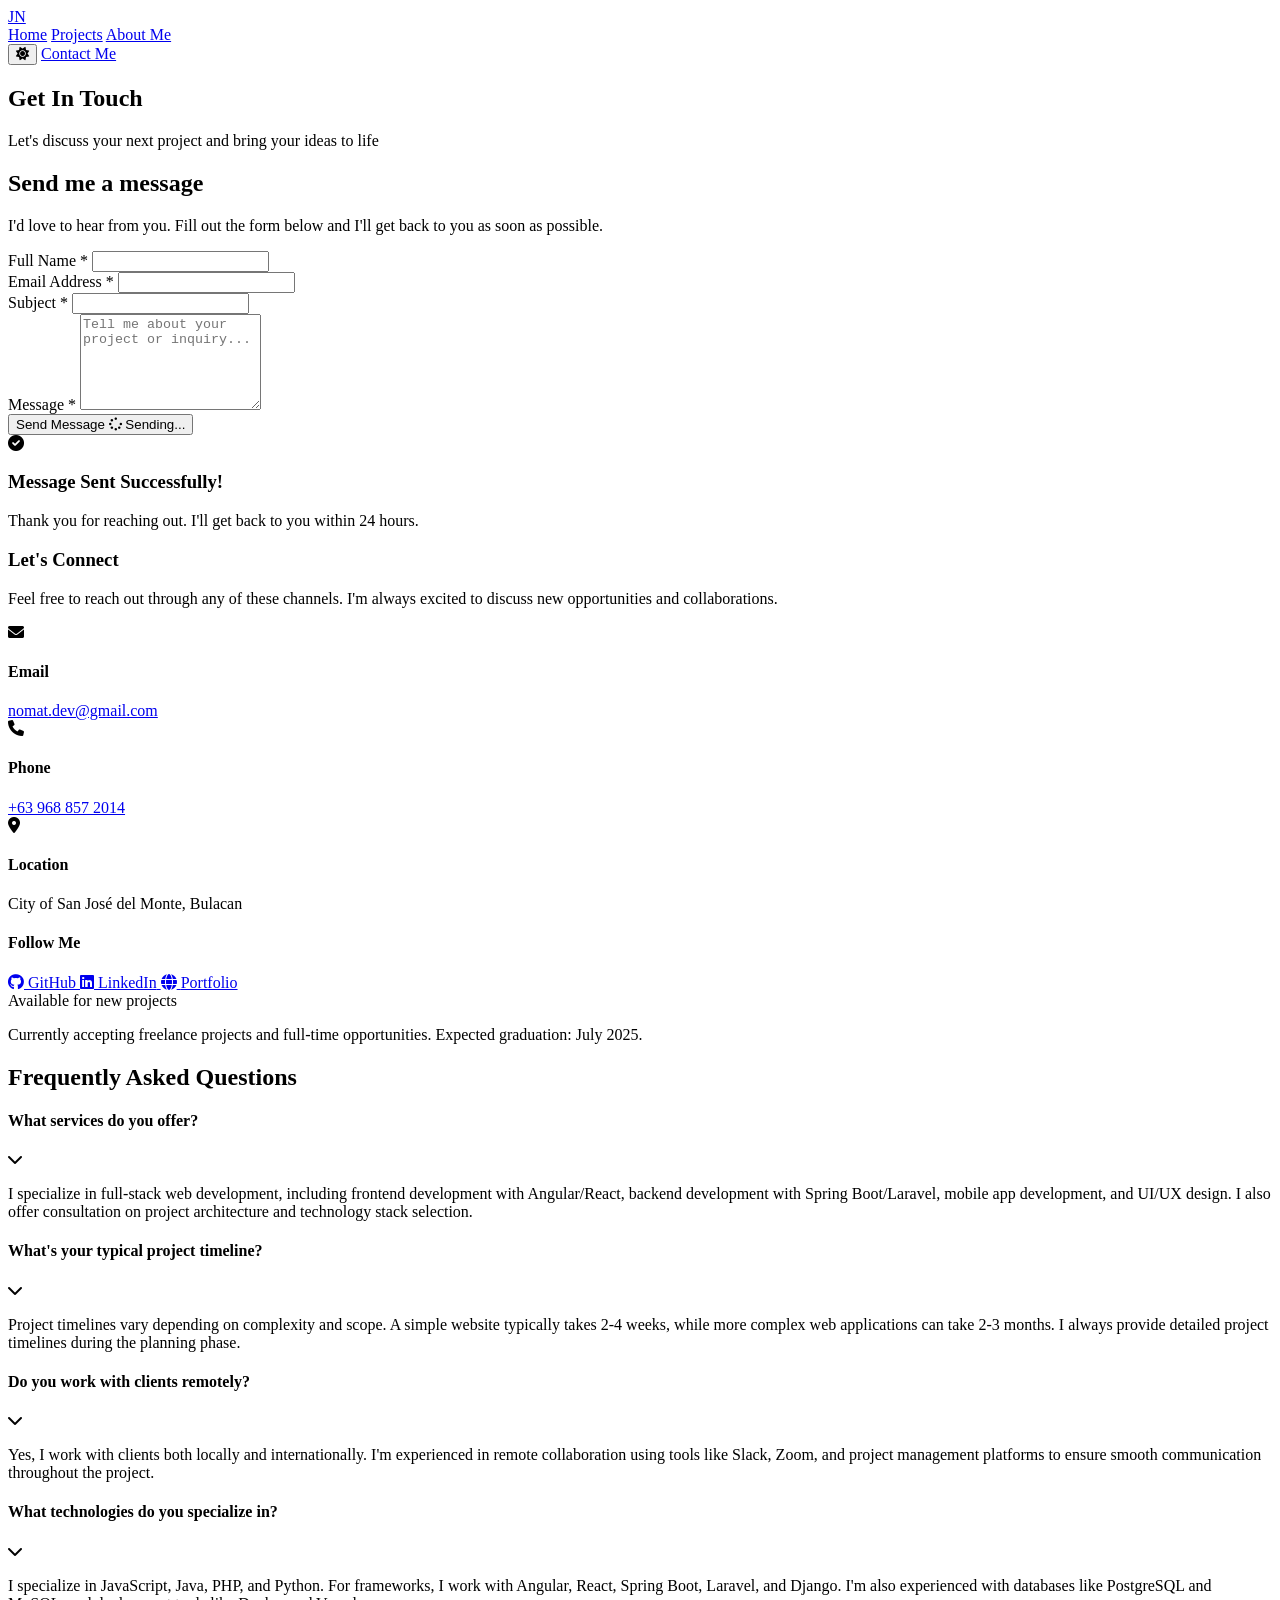
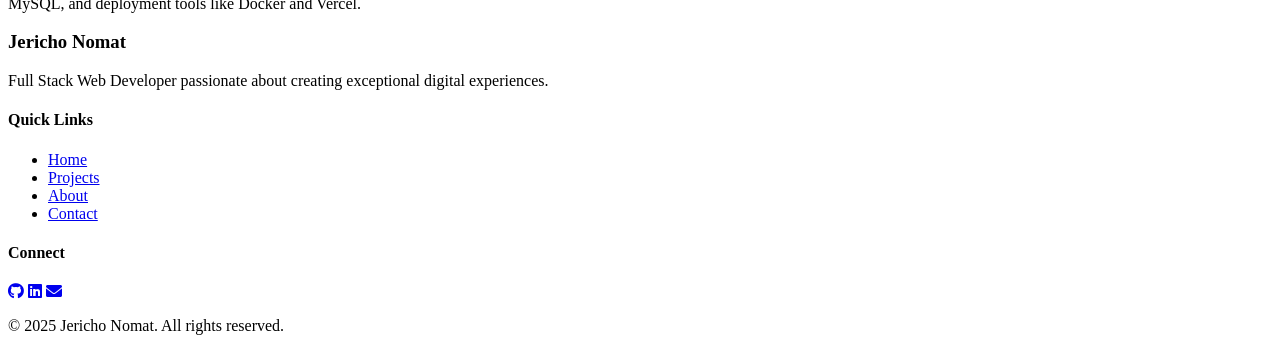
==== contact.html @ 86d02fce "Add files via upload" ====
<!DOCTYPE html>
<head>
    <meta charset="UTF-8">
    <meta name="viewport" content="width=device-width, initial-scale=1.0">
    <title>Contact Me - Jericho Nomat</title>
    <link rel="stylesheet" href="css/styles.css">
    <link href="https://fonts.googleapis.com/css2?family=Poppins:wght@300;400;500;600;700;800;900&display=swap" rel="stylesheet">
    <link rel="stylesheet" href="https://cdnjs.cloudflare.com/ajax/libs/font-awesome/6.0.0/css/all.min.css">
</head>
<body>
    <!-- Navigation -->
    <nav class="navbar">
        <div class="nav-container">
            <div class="nav-logo">
                <a href="index.html"><span>JN</span></a>
            </div>
            <div class="nav-menu">
                <a href="index.html" class="nav-link">Home</a>
                <a href="projects.html" class="nav-link">Projects</a>
                <a href="about.html" class="nav-link">About Me</a>
            </div>
            <div class="nav-actions">
                <button class="theme-toggle" id="themeToggle" title="Toggle Theme">
                    <i class="fas fa-sun"></i>
                </button>
                <a href="contact.html" class="nav-contact-btn active">Contact Me</a>
                <div class="nav-toggle">
                    <span></span>
                    <span></span>
                    <span></span>
                </div>
            </div>
        </div>
    </nav>

    <!-- Contact Header -->
    <section class="page-header">
        <div class="container">
            <h1 class="page-title">Get In Touch</h1>
            <p class="page-subtitle">Let's discuss your next project and bring your ideas to life</p>
        </div>
    </section>

    <!-- Contact Content -->
    <section class="contact-content">
        <div class="container">
            <div class="contact-grid">
                <!-- Contact Form -->
                <div class="contact-form-section">
                    <div class="form-container">
                        <h2>Send me a message</h2>
                        <p>I'd love to hear from you. Fill out the form below and I'll get back to you as soon as possible.</p>
                        
                        <form id="contactForm" class="contact-form">
                            <div class="form-group">
                                <label for="name">Full Name *</label>
                                <input type="text" id="name" name="name" required>
                                <div class="form-error" id="nameError"></div>
                            </div>
                            
                            <div class="form-group">
                                <label for="email">Email Address *</label>
                                <input type="email" id="email" name="email" required>
                                <div class="form-error" id="emailError"></div>
                            </div>
                            
                            <div class="form-group">
                                <label for="subject">Subject *</label>
                                <input type="text" id="subject" name="subject" required>
                                <div class="form-error" id="subjectError"></div>
                            </div>
                            
                            <div class="form-group">
                                <label for="message">Message *</label>
                                <textarea id="message" name="message" rows="6" required placeholder="Tell me about your project or inquiry..."></textarea>
                                <div class="form-error" id="messageError"></div>
                            </div>
                            
                            <button type="submit" class="submit-btn">
                                <span class="btn-text">Send Message</span>
                                <span class="btn-loading">
                                    <i class="fas fa-spinner fa-spin"></i>
                                    Sending...
                                </span>
                            </button>
                        </form>
                        
                        <div class="form-success" id="formSuccess">
                            <i class="fas fa-check-circle"></i>
                            <h3>Message Sent Successfully!</h3>
                            <p>Thank you for reaching out. I'll get back to you within 24 hours.</p>
                        </div>
                    </div>
                </div>

                <!-- Contact Info -->
                <div class="contact-info-section">
                    <div class="contact-info">
                        <h3>Let's Connect</h3>
                        <p>Feel free to reach out through any of these channels. I'm always excited to discuss new opportunities and collaborations.</p>
                        
                        <div class="contact-methods">
                            <div class="contact-method">
                                <div class="method-icon">
                                    <i class="fas fa-envelope"></i>
                                </div>
                                <div class="method-info">
                                    <h4>Email</h4>
                                    <a href="mailto:nomat.dev@gmail.com">nomat.dev@gmail.com</a>
                                </div>
                            </div>
                            
                            <div class="contact-method">
                                <div class="method-icon">
                                    <i class="fas fa-phone"></i>
                                </div>
                                <div class="method-info">
                                    <h4>Phone</h4>
                                    <a href="tel:+639688572014">+63 968 857 2014</a>
                                </div>
                            </div>
                            
                            <div class="contact-method">
                                <div class="method-icon">
                                    <i class="fas fa-map-marker-alt"></i>
                                </div>
                                <div class="method-info">
                                    <h4>Location</h4>
                                    <span>City of San José del Monte, Bulacan</span>
                                </div>
                            </div>
                        </div>

                        <div class="social-connect">
                            <h4>Follow Me</h4>
                            <div class="social-links-contact">
                                <a href="https://github.com/JerichoDev" class="social-link-contact" target="_blank">
                                    <i class="fab fa-github"></i>
                                    <span>GitHub</span>
                                </a>
                                <a href="https://linkedin.com/in/jericho-nomat" class="social-link-contact" target="_blank">
                                    <i class="fab fa-linkedin"></i>
                                    <span>LinkedIn</span>
                                </a>
                                <a href="https://jericho-nomat.vercel.app" class="social-link-contact" target="_blank">
                                    <i class="fas fa-globe"></i>
                                    <span>Portfolio</span>
                                </a>
                            </div>
                        </div>
                    </div>

                    <div class="availability-status">
                        <div class="status-indicator">
                            <div class="status-dot available"></div>
                            <span class="status-text">Available for new projects</span>
                        </div>
                        <p>Currently accepting freelance projects and full-time opportunities. Expected graduation: July 2025.</p>
                    </div>
                </div>
            </div>
        </div>
    </section>

    <!-- FAQ Section -->
    <section class="faq-section">
        <div class="container">
            <h2 class="section-title">Frequently Asked Questions</h2>
            <div class="faq-grid">
                <div class="faq-item">
                    <div class="faq-question">
                        <h4>What services do you offer?</h4>
                        <i class="fas fa-chevron-down"></i>
                    </div>
                    <div class="faq-answer">
                        <p>I specialize in full-stack web development, including frontend development with Angular/React, backend development with Spring Boot/Laravel, mobile app development, and UI/UX design. I also offer consultation on project architecture and technology stack selection.</p>
                    </div>
                </div>
                
                <div class="faq-item">
                    <div class="faq-question">
                        <h4>What's your typical project timeline?</h4>
                        <i class="fas fa-chevron-down"></i>
                    </div>
                    <div class="faq-answer">
                        <p>Project timelines vary depending on complexity and scope. A simple website typically takes 2-4 weeks, while more complex web applications can take 2-3 months. I always provide detailed project timelines during the planning phase.</p>
                    </div>
                </div>
                
                <div class="faq-item">
                    <div class="faq-question">
                        <h4>Do you work with clients remotely?</h4>
                        <i class="fas fa-chevron-down"></i>
                    </div>
                    <div class="faq-answer">
                        <p>Yes, I work with clients both locally and internationally. I'm experienced in remote collaboration using tools like Slack, Zoom, and project management platforms to ensure smooth communication throughout the project.</p>
                    </div>
                </div>
                
                <div class="faq-item">
                    <div class="faq-question">
                        <h4>What technologies do you specialize in?</h4>
                        <i class="fas fa-chevron-down"></i>
                    </div>
                    <div class="faq-answer">
                        <p>I specialize in JavaScript, Java, PHP, and Python. For frameworks, I work with Angular, React, Spring Boot, Laravel, and Django. I'm also experienced with databases like PostgreSQL and MySQL, and deployment tools like Docker and Vercel.</p>
                    </div>
                </div>
            </div>
        </div>
    </section>

    <!-- Footer -->
    <footer class="footer">
        <div class="container">
            <div class="footer-content">
                <div class="footer-section">
                    <h3>Jericho Nomat</h3>
                    <p>Full Stack Web Developer passionate about creating exceptional digital experiences.</p>
                </div>
                <div class="footer-section">
                    <h4>Quick Links</h4>
                    <ul>
                        <li><a href="index.html">Home</a></li>
                        <li><a href="projects.html">Projects</a></li>
                        <li><a href="about.html">About</a></li>
                        <li><a href="contact.html">Contact</a></li>
                    </ul>
                </div>
                <div class="footer-section">
                    <h4>Connect</h4>
                    <div class="footer-social">
                        <a href="https://github.com/JerichoDev" target="_blank"><i class="fab fa-github"></i></a>
                        <a href="https://linkedin.com/in/jericho-nomat" target="_blank"><i class="fab fa-linkedin"></i></a>
                        <a href="mailto:nomat.dev@gmail.com"><i class="fas fa-envelope"></i></a>
                    </div>
                </div>
            </div>
            <div class="footer-bottom">
                <p>&copy; 2025 Jericho Nomat. All rights reserved.</p>
            </div>
        </div>
    </footer>

    <script src="js/script.js"></script>
</body>
</html>
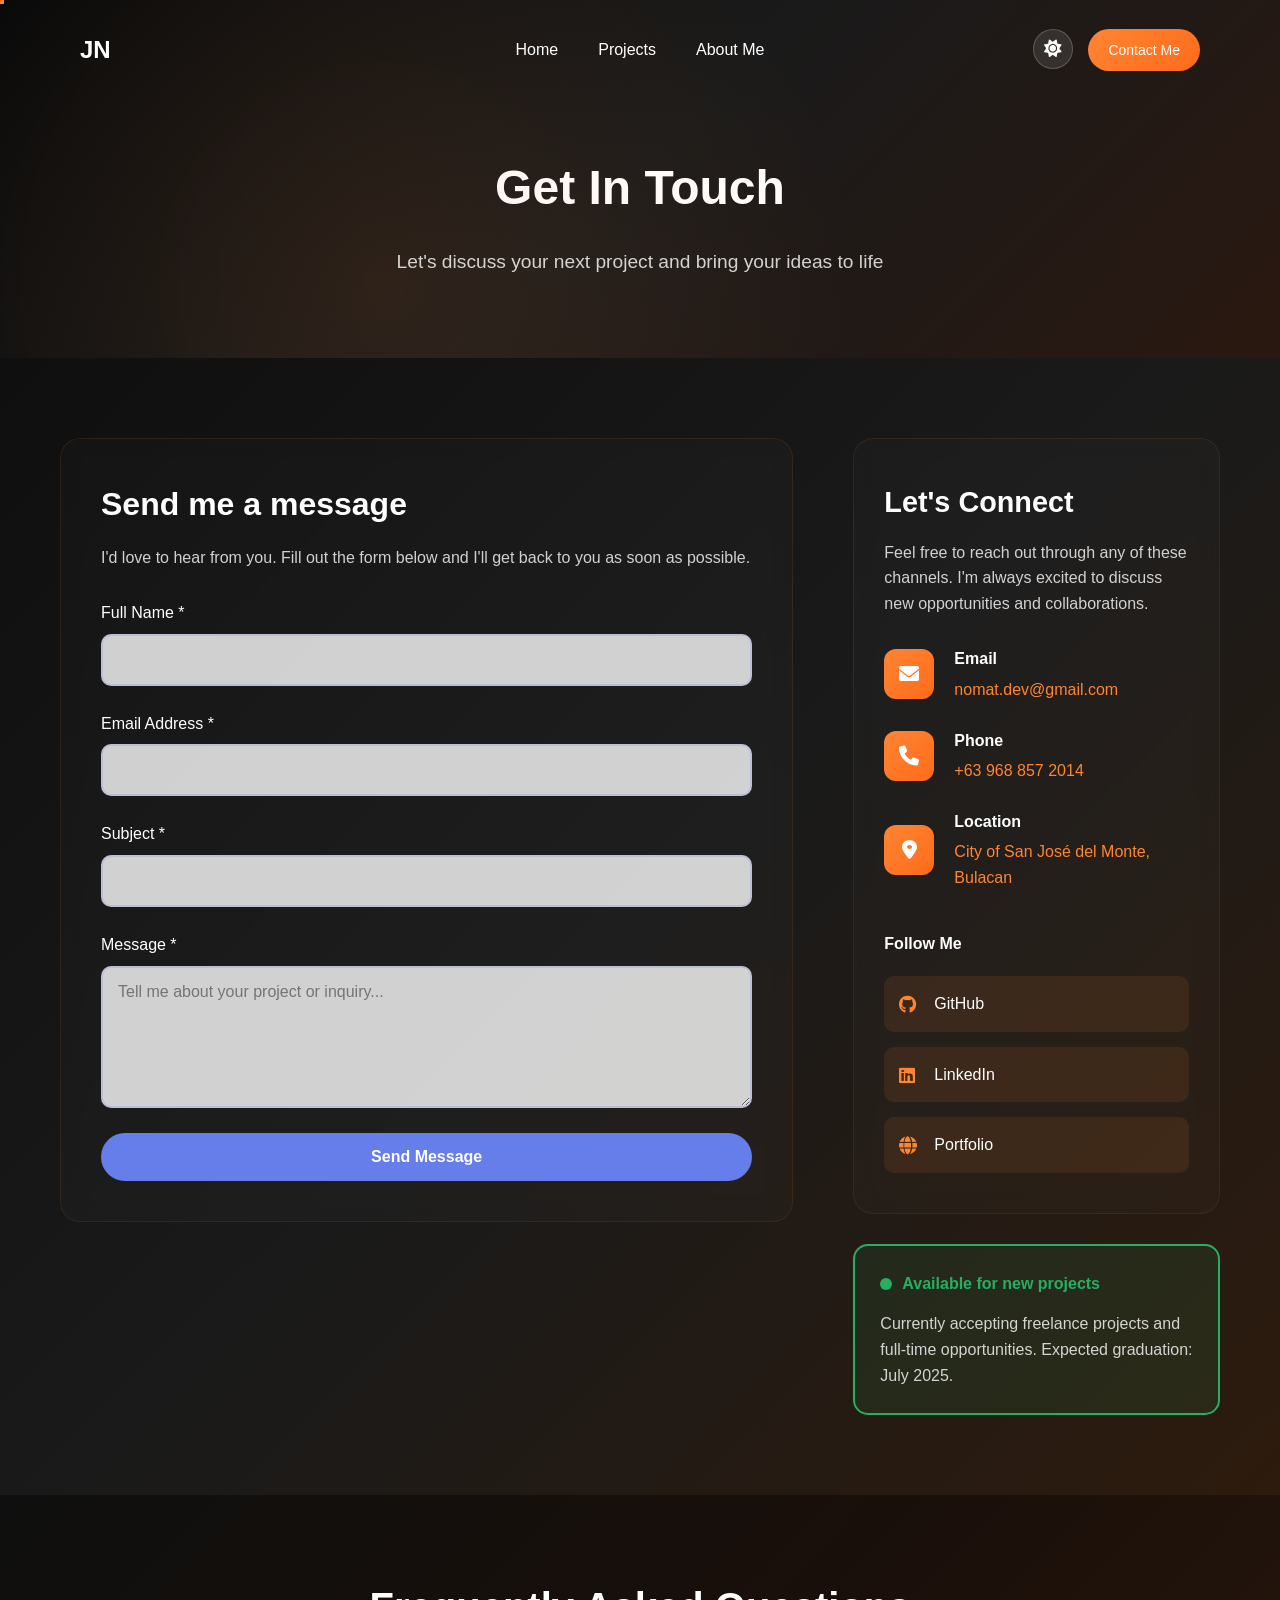
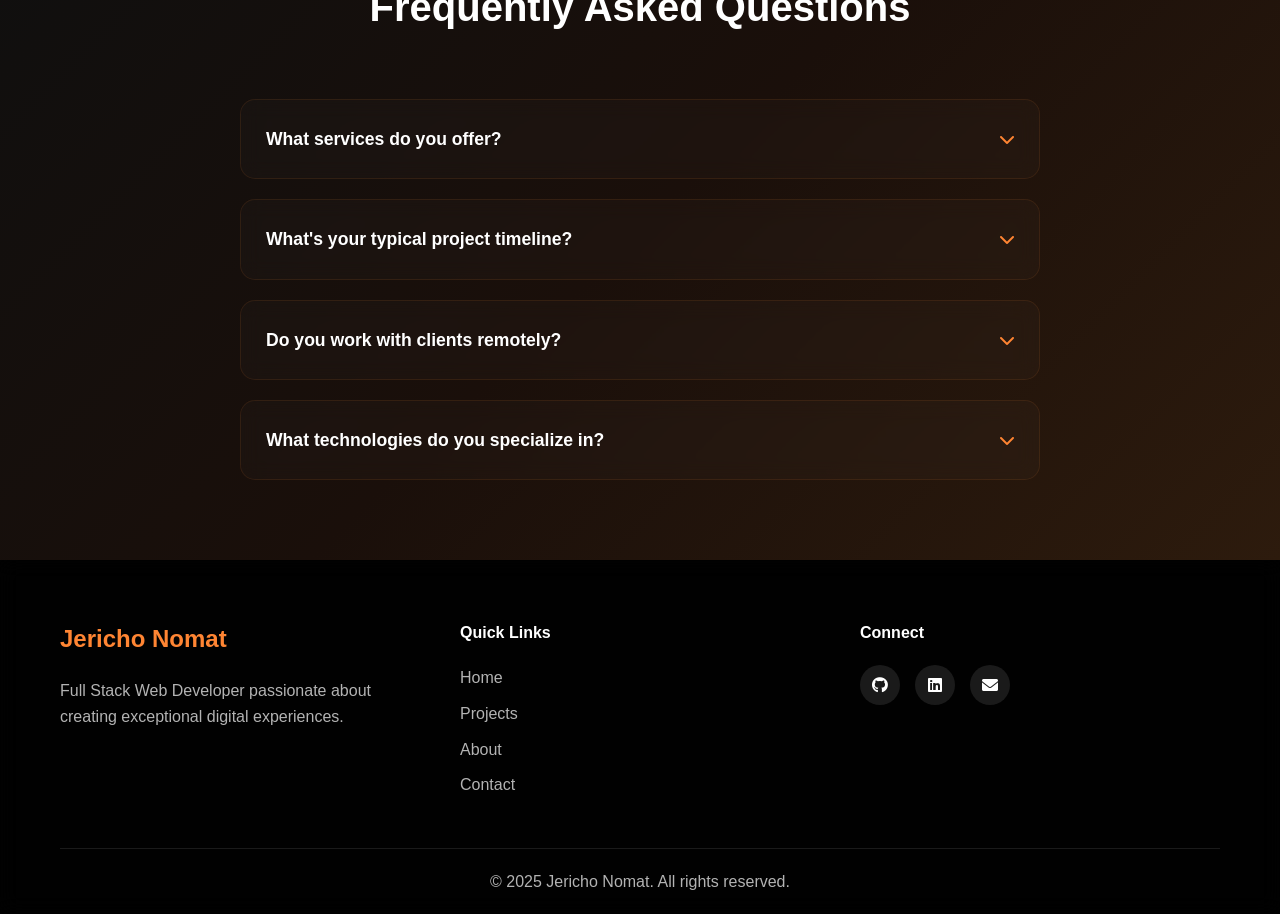
==== commit 4fe9e7e3: "Update contact.html" ====
--- a/contact.html
+++ b/contact.html
@@ -50,8 +50,7 @@
                     <div class="form-container">
                         <h2>Send me a message</h2>
                         <p>I'd love to hear from you. Fill out the form below and I'll get back to you as soon as possible.</p>
-                        
-                        <form id="contactForm" class="contact-form">
+                        <form id="contactForm" class="contact-form" method="POST" data-endpoint="https://formspree.io/f/xrbyqlwl">
                             <div class="form-group">
                                 <label for="name">Full Name *</label>
                                 <input type="text" id="name" name="name" required>
@@ -84,6 +83,8 @@
                                 </span>
                             </button>
                         </form>
+
+                        <div class="form-error-global" id="formError" style="display:none; color:#d9534f; margin-top:12px;"></div>
                         
                         <div class="form-success" id="formSuccess">
                             <i class="fas fa-check-circle"></i>
@@ -134,11 +135,11 @@
                         <div class="social-connect">
                             <h4>Follow Me</h4>
                             <div class="social-links-contact">
-                                <a href="https://github.com/JerichoDev" class="social-link-contact" target="_blank">
+                                <a href="https://github.com/J3richoDev" class="social-link-contact" target="_blank">
                                     <i class="fab fa-github"></i>
                                     <span>GitHub</span>
                                 </a>
-                                <a href="https://linkedin.com/in/jericho-nomat" class="social-link-contact" target="_blank">
+                                <a href="https://linkedin.com/in/jericho-nomat-7a0a85187" class="social-link-contact" target="_blank">
                                     <i class="fab fa-linkedin"></i>
                                     <span>LinkedIn</span>
                                 </a>
@@ -230,8 +231,8 @@
                 <div class="footer-section">
                     <h4>Connect</h4>
                     <div class="footer-social">
-                        <a href="https://github.com/JerichoDev" target="_blank"><i class="fab fa-github"></i></a>
-                        <a href="https://linkedin.com/in/jericho-nomat" target="_blank"><i class="fab fa-linkedin"></i></a>
+                        <a href="https://github.com/J3richoDev" target="_blank"><i class="fab fa-github"></i></a>
+                        <a href="https://linkedin.com/in/jericho-nomat-7a0a85187" target="_blank"><i class="fab fa-linkedin"></i></a>
                         <a href="mailto:nomat.dev@gmail.com"><i class="fas fa-envelope"></i></a>
                     </div>
                 </div>
@@ -244,4 +245,4 @@
 
     <script src="js/script.js"></script>
 </body>
-</html>+</html>
--- a/css/styles.css
+++ b/css/styles.css
@@ -0,0 +1,2747 @@
+/* Reset and Base Styles */
+* {
+    margin: 0;
+    padding: 0;
+    box-sizing: border-box;
+}
+
+html {
+    scroll-behavior: smooth;
+}
+
+body {
+    font-family: 'Poppins', sans-serif;
+    line-height: 1.6;
+    color: #fff;
+    background: #0a0a0a;
+    min-height: 100vh;
+    overflow-x: hidden;
+}
+
+/* Glass Morphism Utility Classes */
+.glass {
+    background: rgba(255, 255, 255, 0.1);
+    backdrop-filter: blur(10px);
+    border: 1px solid rgba(255, 255, 255, 0.2);
+    border-radius: 20px;
+}
+
+.glass-dark {
+    background: rgba(0, 0, 0, 0.1);
+    backdrop-filter: blur(10px);
+    border: 1px solid rgba(255, 255, 255, 0.1);
+    border-radius: 20px;
+}
+
+.container {
+    max-width: 1200px;
+    margin: 0 auto;
+    padding: 0 20px;
+}
+
+/* Navigation */
+.navbar {
+    position: fixed;
+    top: 0;
+    width: 100%;
+    z-index: 1000;
+    background: transparent;
+    transition: all 0.3s ease;
+    padding: 20px 0;
+}
+
+.navbar.scrolled {
+    background: transparent;
+    padding: 15px 0;
+}
+
+.nav-container {
+    max-width: 1200px;
+    margin: 0 auto;
+    padding: 0 40px;
+    display: grid;
+    grid-template-columns: 1fr auto 1fr;
+    align-items: center;
+    height: 60px;
+    transition: all 0.3s ease;
+    background: transparent;
+    border-radius: 0;
+}
+
+.navbar.scrolled .nav-container {
+    max-width: 700px;
+    background: rgba(0, 0, 0, 0.9);
+    backdrop-filter: blur(20px);
+    border-radius: 50px;
+    padding: 0 30px;
+    height: 70px;
+    border: 1px solid rgba(255, 133, 51, 0.1);
+    box-shadow: 0 10px 30px rgba(0, 0, 0, 0.3);
+    display: flex;
+    justify-content: space-between;
+}
+
+.navbar.scrolled .nav-menu {
+    gap: 30px;
+}
+
+.nav-logo span {
+    font-size: 24px;
+    font-weight: 700;
+    color: #fff;
+    text-decoration: none;
+}
+
+.nav-logo a {
+    text-decoration: none;
+}
+
+.nav-menu {
+    display: flex;
+    gap: 40px;
+    justify-content: center;
+}
+
+.nav-actions {
+    display: flex;
+    justify-content: flex-end;
+}
+
+.nav-link {
+    color: #fff;
+    text-decoration: none;
+    font-weight: 500;
+    transition: all 0.3s ease;
+    position: relative;
+}
+
+.nav-link:hover {
+    color: #ff8533;
+    animation: navHoverScroll 0.6s ease-in-out;
+}
+
+.nav-link.active {
+    color: #ff8533;
+    position: relative;
+}
+
+.nav-link.active::before {
+    content: '';
+    position: absolute;
+    left: -15px;
+    top: 50%;
+    transform: translateY(-50%);
+    width: 6px;
+    height: 6px;
+    background: #ff8533;
+    border-radius: 50%;
+}
+
+.nav-link::after {
+    content: '';
+    position: absolute;
+    bottom: -5px;
+    left: 0;
+    width: 0;
+    height: 2px;
+    transition: width 0.3s ease;
+}
+
+.nav-link:hover::after,
+.nav-link.active::after {
+    width: 100%;
+}
+
+.nav-toggle {
+    display: none;
+    flex-direction: column;
+    cursor: pointer;
+}
+
+.nav-toggle span {
+    width: 25px;
+    height: 3px;
+    background: #fff;
+    margin: 3px 0;
+    transition: 0.3s;
+}
+
+.nav-contact-btn {
+    background: linear-gradient(135deg, #ff8533, #ff6b1a);
+    color: #fff;
+    padding: 10px 20px;
+    border-radius: 25px;
+    text-decoration: none;
+    font-weight: 500;
+    font-size: 14px;
+    transition: all 0.3s ease;
+}
+
+.nav-contact-btn:hover {
+    background: linear-gradient(135deg, #ff9d5c, #ff8533);
+    transform: translateY(-2px);
+    box-shadow: 0 5px 15px rgba(255, 133, 51, 0.4);
+}
+
+/* Theme Toggle */
+.theme-toggle {
+    background: rgba(255, 255, 255, 0.1);
+    border: 1px solid rgba(255, 255, 255, 0.2);
+    border-radius: 50%;
+    width: 40px;
+    height: 40px;
+    display: flex;
+    align-items: center;
+    justify-content: center;
+    color: #ffffff;
+    font-size: 1.1rem;
+    cursor: pointer;
+    transition: all 0.3s ease;
+    margin-right: 15px;
+}
+
+.theme-toggle:hover {
+    background: rgba(255, 133, 51, 0.2);
+    color: #ff8533;
+    transform: rotate(20deg) scale(1.1);
+}
+
+/* Hero Section */
+.hero {
+    min-height: 100vh;
+    display: flex;
+    align-items: center;
+    justify-content: center;
+    position: relative;
+    background: linear-gradient(135deg, #0a0a0a 0%, #1a1a1a 50%, #2a1810 100%);
+    overflow: hidden;
+}
+
+.hero::before {
+    content: '';
+    position: absolute;
+    top: 0;
+    left: 0;
+    right: 0;
+    bottom: 0;
+    background: url('data:image/svg+xml,<svg xmlns="http://www.w3.org/2000/svg" viewBox="0 0 100 100"><defs><pattern id="grain" width="100" height="100" patternUnits="userSpaceOnUse"><circle cx="10" cy="10" r="1" fill="%23ffffff" opacity="0.1"/><circle cx="30" cy="30" r="1" fill="%23ffffff" opacity="0.1"/><circle cx="70" cy="20" r="1" fill="%23ffffff" opacity="0.1"/><circle cx="90" cy="70" r="1" fill="%23ffffff" opacity="0.1"/></pattern></defs><rect width="100%" height="100%" fill="url(%23grain)"/></svg>');
+    opacity: 0.5;
+}
+
+.hero-container {
+    display: grid;
+    grid-template-columns: 1fr 1fr;
+    gap: 60px;
+    align-items: center;
+    max-width: 1200px;
+    margin: 0 auto;
+    padding: 0 20px;
+    position: relative;
+    z-index: 2;
+}
+
+.hero-content {
+    text-align: left;
+}
+
+.hero-title {
+    font-size: 3.5rem;
+    font-weight: 700;
+    color: #fff;
+    margin-bottom: 20px;
+    line-height: 1.2;
+}
+
+.typing-text {
+    position: relative;
+}
+
+.typing-text::after {
+    content: '|';
+    animation: blink 1s infinite;
+    color: #ff8533;
+}
+
+@keyframes blink {
+    0%, 50% { opacity: 1; }
+    51%, 100% { opacity: 0; }
+}
+
+.hero-subtitle {
+    font-size: 1.5rem;
+    color: #ff8533;
+    margin-bottom: 15px;
+    font-weight: 600;
+}
+
+.hero-description {
+    font-size: 1.1rem;
+    color: rgba(255, 255, 255, 0.8);
+    margin-bottom: 30px;
+    max-width: 500px;
+}
+
+.hero-cta {
+    display: flex;
+    gap: 20px;
+    margin-top: 40px;
+}
+
+.btn-primary,
+.btn-secondary {
+    padding: 15px 30px;
+    border-radius: 50px;
+    text-decoration: none;
+    font-weight: 600;
+    transition: all 0.3s ease;
+    position: relative;
+    overflow: hidden;
+}
+
+.btn-primary {
+    background: linear-gradient(135deg, #ff8533, #ff6b1a);
+    color: #fff;
+    border: 2px solid #ff8533;
+}
+
+.btn-primary:hover {
+    background: transparent;
+    color: #ff8533;
+    transform: translateY(-2px);
+    box-shadow: 0 10px 25px rgba(255, 133, 51, 0.4);
+}
+
+.btn-secondary {
+    background: transparent;
+    color: #fff;
+    border: 2px solid rgba(255, 255, 255, 0.3);
+    backdrop-filter: blur(10px);
+}
+
+.btn-secondary:hover {
+    background: rgba(255, 255, 255, 0.1);
+    border-color: #fff;
+    transform: translateY(-2px);
+}
+
+/* Hero Visual */
+.hero-visual {
+    position: relative;
+    height: 500px;
+}
+
+.floating-elements {
+    position: relative;
+    width: 100%;
+    height: 100%;
+}
+
+.floating-card {
+    position: absolute;
+    background: rgba(255, 255, 255, 0.1);
+    backdrop-filter: blur(10px);
+    border: 1px solid rgba(255, 255, 255, 0.2);
+    border-radius: 20px;
+    width: 150px;
+    height: 100px;
+}
+
+.card-1 {
+    top: 50px;
+    left: 50px;
+    animation: float 6s ease-in-out infinite;
+}
+
+.card-2 {
+    top: 200px;
+    right: 80px;
+    animation: float 8s ease-in-out infinite reverse;
+}
+
+.card-3 {
+    bottom: 100px;
+    left: 100px;
+    animation: float 7s ease-in-out infinite;
+}
+
+@keyframes float {
+    0%, 100% { transform: translateY(0px) rotate(0deg); }
+    50% { transform: translateY(-20px) rotate(5deg); }
+}
+
+.scroll-indicator {
+    position: absolute;
+    bottom: 30px;
+    left: 50%;
+    transform: translateX(-50%);
+    animation: bounce 2s infinite;
+}
+
+.scroll-dot {
+    width: 30px;
+    height: 50px;
+    border: 2px solid rgba(255, 255, 255, 0.5);
+    border-radius: 15px;
+    position: relative;
+}
+
+.scroll-dot::before {
+    content: '';
+    position: absolute;
+    top: 8px;
+    left: 50%;
+    width: 6px;
+    height: 6px;
+    background: #fff;
+    border-radius: 50%;
+    transform: translateX(-50%);
+    animation: scrollDot 2s infinite;
+}
+
+@keyframes bounce {
+    0%, 20%, 50%, 80%, 100% { transform: translateX(-50%) translateY(0); }
+    40% { transform: translateX(-50%) translateY(-10px); }
+    60% { transform: translateX(-50%) translateY(-5px); }
+}
+
+@keyframes scrollDot {
+    0% { opacity: 1; transform: translateX(-50%) translateY(0); }
+    100% { opacity: 0; transform: translateX(-50%) translateY(20px); }
+}
+
+/* Social & Summary Section */
+.social-summary {
+    padding: 100px 0;
+    background: #1a1a1a;
+    color: #fff;
+}
+
+.social-links {
+    display: flex;
+    justify-content: center;
+    gap: 40px;
+    margin-bottom: 60px;
+}
+
+.social-link {
+    display: flex;
+    align-items: center;
+    gap: 8px;
+    color: rgba(255, 255, 255, 0.7);
+    text-decoration: none;
+    font-size: 18px;
+    font-weight: 500;
+    transition: all 0.3s ease;
+    position: relative;
+}
+
+.social-link i:first-child {
+    font-size: 28px;
+}
+
+.social-link i:last-child {
+    font-size: 12px;
+}
+
+.social-link::after {
+    content: '';
+    position: absolute;
+    bottom: -5px;
+    left: 0;
+    width: 0;
+    height: 2px;
+    background: #ff8533;
+    transition: width 0.3s ease;
+}
+
+.social-link:hover {
+    color: #ff8533;
+    transform: translateX(10px) scale(1.1);
+}
+
+.social-link:hover::after {
+    width: 100%;
+}
+
+.social-link i {
+    font-size: 16px;
+    color: inherit;
+}
+
+.hehe{
+    color: #1e1e1e;
+}
+
+.summary-card {
+    max-width: none;
+    margin: 0;
+    padding: 0;
+    background: transparent;
+    text-align: left;
+}
+
+.summary-card h2 {
+    font-size: 3.5rem;
+    margin-bottom: 30px;
+    color: #fff;
+    font-weight: 300;
+    line-height: 1.2;
+}
+
+.summary-card h2 .highlight {
+    color: #ff8533;
+}
+
+.summary-card p {
+    font-size: 1.2rem;
+    line-height: 1.6;
+    color: rgba(255, 255, 255, 0.7);
+    max-width: 600px;
+    margin-bottom: 40px;
+}
+
+.summary-card .cta-button {
+    display: inline-block;
+    padding: 15px 30px;
+    background: transparent;
+    border: 2px solid #fff;
+    border-radius: 50px;
+    color: #fff;
+    text-decoration: none;
+    font-weight: 500;
+    transition: all 0.3s ease;
+}
+
+.summary-card .cta-button:hover {
+    background: #fff;
+    color: #1a1a1a;
+}
+
+/* Services Section */
+.services {
+    padding: 100px 0;
+    background: linear-gradient(135deg, #0f0f0f 0%, #1a1a1a 50%, #2d1b0d 100%);
+}
+
+.section-title {
+    font-size: 2.5rem;
+    text-align: center;
+    margin-bottom: 60px;
+    color: #fff;
+    font-weight: 700;
+    animation: titleSlideIn 0.8s ease-out forwards;
+    opacity: 0;
+}
+
+.services-grid {
+    display: grid;
+    grid-template-columns: repeat(4, 1fr);
+    gap: 30px;
+}
+
+@media (max-width: 1024px) {
+    .services-grid {
+        grid-template-columns: repeat(2, 1fr);
+    }
+}
+
+@media (max-width: 768px) {
+    .services-grid {
+        grid-template-columns: 1fr;
+    }
+}
+
+.service-card {
+    padding: 40px 30px;
+    background: rgba(255, 255, 255, 0.02);
+    backdrop-filter: blur(10px);
+    border: 1px solid rgba(255, 133, 51, 0.1);
+    border-radius: 20px;
+    text-align: center;
+    transition: all 0.3s ease;
+    position: relative;
+    overflow: hidden;
+}
+
+.service-card:hover {
+    transform: translateY(-10px);
+    box-shadow: 0 20px 40px rgba(0, 0, 0, 0.1);
+}
+
+.service-card::before {
+    content: '';
+    position: absolute;
+    top: 0;
+    left: -100%;
+    width: 100%;
+    height: 100%;
+    background: linear-gradient(90deg, transparent, rgba(255, 255, 255, 0.2), transparent);
+    transition: all 0.5s;
+}
+
+.service-card:hover::before {
+    left: 100%;
+}
+
+.service-icon {
+    width: 80px;
+    height: 80px;
+    margin: 0 auto 20px;
+    background: linear-gradient(135deg, #ff8533, #ff6b1a);
+    border-radius: 20px;
+    display: flex;
+    align-items: center;
+    justify-content: center;
+    box-shadow: 0 10px 25px rgba(255, 133, 51, 0.2);
+}
+
+.service-icon i {
+    font-size: 35px;
+    color: #fff;
+}
+
+.service-card h3 {
+    font-size: 1.5rem;
+    margin-bottom: 15px;
+    color: #fff;
+    font-weight: 600;
+}
+
+.service-card p {
+    color: rgba(255, 255, 255, 0.7);
+    line-height: 1.6;
+}
+
+/* Featured Projects */
+.featured-projects {
+    padding: 100px 0;
+    background: #1a1a1a;
+}
+
+.section-header {
+    display: flex;
+    justify-content: space-between;
+    align-items: center;
+    margin-bottom: 60px;
+}
+
+.section-title {
+    color: #fff;
+}
+
+.view-more {
+    color: rgba(255, 255, 255, 0.7);
+    text-decoration: none;
+    font-weight: 600;
+    display: flex;
+    align-items: center;
+    gap: 10px;
+    transition: all 0.3s ease;
+    font-size: 14px;
+    text-transform: uppercase;
+    letter-spacing: 1px;
+}
+
+.view-more:hover {
+    color: #ff8533;
+    transform: translateX(5px);
+}
+
+.projects-grid {
+    display: grid;
+    grid-template-columns: repeat(2, 1fr);
+    gap: 30px;
+}
+
+.project-card:nth-child(even) {
+    margin-top: 50px;
+}
+
+@media (max-width: 768px) {
+    .projects-grid {
+        grid-template-columns: 1fr;
+    }
+    
+    .project-card:nth-child(even) {
+        margin-top: 0;
+    }
+}
+
+.project-card {
+    background: #2a2a2a;
+    border-radius: 20px;
+    overflow: hidden;
+    transition: all 0.3s ease;
+    border: 1px solid rgba(255, 255, 255, 0.1);
+}
+
+.project-card:hover {
+    transform: translateY(-5px);
+    box-shadow: 0 20px 40px rgba(0, 0, 0, 0.3);
+    border-color: #ff8533;
+}
+
+.project-image {
+    height: 250px;
+    background: linear-gradient(135deg, #667eea, #764ba2);
+    position: relative;
+    overflow: hidden;
+    border-radius: 15px;
+    margin-bottom: 20px;
+}
+
+.project-card:nth-child(1) .project-image {
+    background: linear-gradient(135deg, #f4f1bb, #f9dcc4);
+}
+
+.project-card:nth-child(2) .project-image {
+    background: linear-gradient(135deg, #fec7d7, #0e153a);
+}
+
+.project-card:nth-child(3) .project-image {
+    background: linear-gradient(135deg, #97c93d, #00b4aa);
+}
+
+.project-card:nth-child(4) .project-image {
+    background: linear-gradient(135deg, #a8e6cf, #88d8c0);
+}
+
+.project-overlay {
+    position: absolute;
+    top: 0;
+    left: 0;
+    right: 0;
+    bottom: 0;
+    background: rgba(0, 0, 0, 0.7);
+    display: flex;
+    align-items: center;
+    justify-content: center;
+    opacity: 0;
+    transition: all 0.3s ease;
+}
+
+.project-card:hover .project-overlay {
+    opacity: 1;
+}
+
+.project-link {
+    color: #fff;
+    text-decoration: none;
+    padding: 10px 20px;
+    border: 2px solid #fff;
+    border-radius: 25px;
+    transition: all 0.3s ease;
+}
+
+.project-link:hover {
+    background: #fff;
+    color: #333;
+}
+
+.project-content {
+    padding: 30px;
+}
+
+.project-content h3 {
+    font-size: 1.3rem;
+    margin-bottom: 15px;
+    color: #fff;
+}
+
+.project-content p {
+    color: rgba(255, 255, 255, 0.7);
+    margin-bottom: 20px;
+    line-height: 1.6;
+}
+
+.project-meta {
+    display: flex;
+    justify-content: space-between;
+    align-items: center;
+    margin-bottom: 15px;
+    font-size: 0.9rem;
+    color: rgba(255, 255, 255, 0.5);
+}
+
+.project-year {
+    color: #ff8533;
+    font-weight: 500;
+}
+
+.project-tags {
+    display: flex;
+    flex-wrap: wrap;
+    gap: 10px;
+}
+
+.tag {
+    padding: 5px 15px;
+    background: rgba(255, 133, 51, 0.1);
+    color: #ff8533;
+    border-radius: 15px;
+    font-size: 0.9rem;
+    font-weight: 500;
+    border: 1px solid rgba(255, 133, 51, 0.2);
+}
+
+/* Tech Stack */
+.tech-stack {
+    padding: 100px 0;
+    background: linear-gradient(135deg, #0f0f0f 0%, #1a0f0a 50%, #2d1b0d 100%);
+    color: #fff;
+}
+
+.tech-categories {
+    display: grid;
+    grid-template-columns: repeat(auto-fit, minmax(300px, 1fr));
+    gap: 40px;
+}
+
+.tech-category h3 {
+    font-size: 1.5rem;
+    margin-bottom: 20px;
+    text-align: center;
+}
+
+.tech-items {
+    display: flex;
+    flex-wrap: wrap;
+    gap: 15px;
+    justify-content: center;
+}
+
+.tech-item {
+    padding: 12px 20px;
+    background: rgba(255, 133, 51, 0.1);
+    backdrop-filter: blur(10px);
+    border: 1px solid rgba(255, 133, 51, 0.2);
+    border-radius: 25px;
+    font-weight: 500;
+    transition: all 0.3s ease;
+    color: #fff;
+    display: flex;
+    align-items: center;
+    gap: 8px;
+}
+
+.tech-item i {
+    font-size: 18px;
+    color: #ff8533;
+}
+
+.tech-item span {
+    font-size: 14px;
+}
+
+.tech-item:hover {
+    background: rgba(255, 133, 51, 0.2);
+    transform: translateY(-3px);
+    border-color: #ff8533;
+    box-shadow: 0 5px 15px rgba(255, 133, 51, 0.3);
+}
+
+/* Work Section Styling */
+.section-info {
+    text-align: left;
+}
+
+.section-label {
+    color: #ff8533;
+    font-size: 14px;
+    font-weight: 600;
+    letter-spacing: 2px;
+    margin-bottom: 10px;
+    display: block;
+}
+
+.work-filter {
+    display: flex;
+    gap: 20px;
+    margin-bottom: 50px;
+}
+
+.filter-btn {
+    background: rgba(0, 0, 0, 0.02);
+    color: #ffffff;
+    border: none;
+    border-radius: 25px;
+    padding: 8px 20px;
+}
+
+
+.filter-btn.active,
+.filter-btn:hover {
+    background: #ff8533;
+    color: #ffffff;
+}
+
+
+/* Page Header */
+.page-header {
+    padding: 150px 0 80px;
+    background: linear-gradient(135deg, #0a0a0a 0%, #1a1a1a 50%, #2a1810 100%);
+    text-align: center;
+    color: #fff;
+    position: relative;
+}
+
+.page-header::before {
+    content: '';
+    position: absolute;
+    top: 0;
+    left: 0;
+    right: 0;
+    bottom: 0;
+    background: radial-gradient(circle at 30% 80%, rgba(255, 133, 51, 0.1) 0%, transparent 50%);
+}
+
+.page-title {
+    font-size: 3rem;
+    margin-bottom: 20px;
+}
+
+.page-subtitle {
+    font-size: 1.2rem;
+    opacity: 0.8;
+}
+
+/* Projects Page */
+.projects-page {
+    padding: 80px 0;
+    background: linear-gradient(135deg, #0f0f0f 0%, #1a1a1a 50%, #2d1b0d 100%);
+}
+
+.projects-grid-full {
+    display: grid;
+    gap: 40px;
+}
+
+.project-card-full {
+    display: grid;
+    grid-template-columns: 1fr 1fr;
+    gap: 40px;
+    background: rgba(255, 255, 255, 0.1);
+    backdrop-filter: blur(10px);
+    border: 1px solid rgba(255, 255, 255, 0.2);
+    border-radius: 20px;
+    overflow: hidden;
+    transition: all 0.3s ease;
+}
+
+.project-card-full:hover {
+    transform: translateY(-5px);
+    box-shadow: 0 20px 40px rgba(0, 0, 0, 0.1);
+}
+
+.project-image-full {
+    height: 300px;
+    background: linear-gradient(135deg, #667eea, #764ba2);
+    position: relative;
+    display: flex;
+    align-items: flex-end;
+    padding: 20px;
+}
+
+.gameview-bg {
+    background: linear-gradient(135deg, #ff6b6b, #ee5a24);
+}
+
+.extension-bg {
+    background: linear-gradient(135deg, #4834d4, #686de0);
+}
+
+.mobile-bg {
+    background: linear-gradient(135deg, #00d2d3, #54a0ff);
+}
+
+.clinic-bg {
+    background: linear-gradient(135deg, #5f27cd, #341f97);
+}
+
+.project-tech-overlay {
+    position: absolute;
+    top: 20px;
+    left: 20px;
+    right: 20px;
+}
+
+.tech-tags {
+    display: flex;
+    flex-wrap: wrap;
+    gap: 10px;
+}
+
+.tech-tag {
+    padding: 5px 15px;
+    background: rgba(255, 255, 255, 0.2);
+    color: #fff;
+    border-radius: 15px;
+    font-size: 0.9rem;
+    font-weight: 500;
+    backdrop-filter: blur(10px);
+}
+
+.project-content-full {
+    padding: 40px;
+}
+
+.project-content-full h3 {
+    font-size: 1.8rem;
+    margin-bottom: 20px;
+    color: #f0f0f0;
+}
+
+.project-description {
+    color: #ffffff;
+    line-height: 1.7;
+    margin-bottom: 25px;
+}
+
+.project-features h4 {
+    color: #ff8533;
+    margin-bottom: 15px;
+    font-size: 1.1rem;
+}
+
+.project-features ul {
+    list-style: none;
+    margin-bottom: 30px;
+}
+
+.project-features li {
+    padding: 8px 0;
+    color: #cccccc;
+    position: relative;
+    padding-left: 20px;
+}
+
+.project-features li::before {
+    content: '→';
+    position: absolute;
+    left: 0;
+    color: #667eea;
+    font-weight: bold;
+}
+
+.project-links {
+    display: flex;
+    gap: 15px;
+}
+
+.project-btn {
+    padding: 12px 25px;
+    border-radius: 25px;
+    text-decoration: none;
+    font-weight: 600;
+    transition: all 0.3s ease;
+    text-align: center;
+}
+
+.project-btn.primary {
+    background: #ff8533;
+    color: #fff;
+    border: 2px solid #ff8533;
+}
+
+.project-btn.primary:hover {
+    background: transparent;
+    color: #ff8533;
+}
+
+.project-btn.secondary {
+    background: transparent;
+    color: #667eea;
+    border: 2px solid #667eea;
+}
+
+.project-btn.secondary:hover {
+    background: #667eea;
+    color: #fff;
+}
+
+/* About Page */
+.about-content {
+    padding: 80px 0;
+    background: linear-gradient(135deg, #0f0f0f 0%, #1a1a1a 50%, #2d1b0d 100%);
+}
+
+.about-grid {
+    display: grid;
+    grid-template-columns: 2fr 1fr;
+    gap: 60px;
+}
+
+.about-section {
+    margin-bottom: 40px;
+}
+
+.about-section h2 {
+    font-size: 2.2rem;
+    margin-bottom: 20px;
+    color: #fff;
+}
+
+.about-section h3 {
+    font-size: 1.6rem;
+    margin-bottom: 20px;
+    color: #fff;
+}
+
+.about-section p {
+    color: rgba(255, 255, 255, 0.8);
+    line-height: 1.7;
+    margin-bottom: 15px;
+}
+
+.experience-item,
+.education-item {
+    background: rgba(255, 255, 255, 0.02);
+    backdrop-filter: blur(10px);
+    border: 1px solid rgba(255, 133, 51, 0.1);
+    border-radius: 15px;
+    padding: 25px;
+    margin-bottom: 20px;
+}
+
+.experience-header {
+    display: flex;
+    justify-content: space-between;
+    align-items: flex-start;
+    margin-bottom: 10px;
+}
+
+.experience-header h4 {
+    color: #fff;
+    font-size: 1.2rem;
+}
+
+.experience-period {
+    color: #ff8533;
+    font-weight: 500;
+    font-size: 0.9rem;
+}
+
+.experience-company {
+    color: #ff8533;
+    font-weight: 600;
+    margin-bottom: 15px;
+}
+
+.experience-details {
+    list-style: none;
+}
+
+.experience-details li {
+    color: rgba(255, 255, 255, 0.8);
+    margin-bottom: 8px;
+    padding-left: 20px;
+    position: relative;
+}
+
+.experience-details li::before {
+    content: '•';
+    position: absolute;
+    left: 0;
+    color: #ff8533;
+    font-weight: bold;
+}
+
+.profile-card {
+    background: rgba(255, 255, 255, 0.02);
+    backdrop-filter: blur(10px);
+    border: 1px solid rgba(255, 133, 51, 0.1);
+    border-radius: 20px;
+    padding: 30px;
+    text-align: center;
+    margin-bottom: 30px;
+}
+
+.profile-image {
+    width: 120px;
+    height: 120px;
+    margin: 0 auto 20px;
+    border-radius: 50%;
+    background: linear-gradient(135deg, #ff8533, #ff6b1a);
+    display: flex;
+    align-items: center;
+    justify-content: center;
+    box-shadow: 0 10px 25px rgba(255, 133, 51, 0.3);
+}
+
+.profile-placeholder {
+    font-size: 40px;
+    color: #fff;
+}
+
+.profile-info h3 {
+    color: #fff;
+    margin-bottom: 5px;
+}
+
+.profile-info p {
+    color: #ff8533;
+    font-weight: 500;
+}
+
+.profile-location {
+    display: flex;
+    align-items: center;
+    justify-content: center;
+    gap: 8px;
+    margin-top: 15px;
+    color: rgba(255, 255, 255, 0.7);
+}
+
+.skills-overview {
+    background: rgba(255, 255, 255, 0.02);
+    backdrop-filter: blur(10px);
+    border: 1px solid rgba(255, 133, 51, 0.1);
+    border-radius: 15px;
+    padding: 25px;
+    margin-bottom: 30px;
+}
+
+.skills-overview h4 {
+    color: #fff;
+    margin-bottom: 20px;
+    text-align: center;
+    font-weight: 600;
+}
+
+.skill-item {
+    margin-bottom: 20px;
+}
+
+.skill-info {
+    display: flex;
+    justify-content: space-between;
+    margin-bottom: 8px;
+    font-size: 0.9rem;
+    font-weight: 500;
+    color: #fff;
+}
+
+.skill-bar {
+    height: 8px;
+    background: rgba(255, 133, 51, 0.2);
+    border-radius: 10px;
+    overflow: hidden;
+}
+
+.skill-progress {
+    height: 100%;
+    background: linear-gradient(90deg, #ff8533, #ff6b1a);
+    border-radius: 10px;
+    transition: width 2s ease;
+    box-shadow: 0 0 10px rgba(255, 133, 51, 0.5);
+}
+
+.achievements {
+    background: rgba(255, 255, 255, 0.02);
+    backdrop-filter: blur(10px);
+    border: 1px solid rgba(255, 133, 51, 0.1);
+    border-radius: 15px;
+    padding: 25px;
+}
+
+.achievements h4 {
+    color: #fff;
+    margin-bottom: 20px;
+    text-align: center;
+    font-weight: 600;
+}
+
+.achievement-list {
+    display: flex;
+    flex-direction: column;
+    gap: 15px;
+}
+
+.achievement-item {
+    display: flex;
+    align-items: center;
+    gap: 15px;
+    padding: 15px;
+    background: rgba(255, 133, 51, 0.1);
+    border-radius: 10px;
+    border: 1px solid rgba(255, 133, 51, 0.2);
+    transition: all 0.3s ease;
+}
+
+.achievement-item:hover {
+    background: rgba(255, 133, 51, 0.15);
+    border-color: #ff8533;
+}
+
+.achievement-item i {
+    color: #ff8533;
+    font-size: 20px;
+}
+
+.achievement-item span {
+    color: #fff;
+    font-weight: 500;
+}
+
+.values-section {
+    padding: 80px 0;
+    background: linear-gradient(135deg, #0f0f0f 0%, #1a0f0a 50%, #2d1b0d 100%);
+}
+
+.values-grid {
+    display: grid;
+    grid-template-columns: repeat(auto-fit, minmax(250px, 1fr));
+    gap: 30px;
+}
+
+.value-card {
+    padding: 40px 30px;
+    background: rgba(255, 255, 255, 0.02);
+    backdrop-filter: blur(10px);
+    border: 1px solid rgba(255, 133, 51, 0.1);
+    border-radius: 20px;
+    text-align: center;
+    transition: all 0.3s ease;
+}
+
+.value-card:hover {
+    transform: translateY(-10px);
+    box-shadow: 0 20px 40px rgba(0, 0, 0, 0.1);
+}
+
+.value-icon {
+    width: 60px;
+    height: 60px;
+    margin: 0 auto 20px;
+    background: linear-gradient(135deg, #ff8533, #ff6b1a);
+    border-radius: 15px;
+    display: flex;
+    align-items: center;
+    justify-content: center;
+    box-shadow: 0 5px 15px rgba(255, 133, 51, 0.3);
+}
+
+.value-icon i {
+    font-size: 25px;
+    color: #fff;
+}
+
+.value-card h3 {
+    font-size: 1.3rem;
+    margin-bottom: 15px;
+    color: #fff;
+    font-weight: 600;
+}
+
+.value-card p {
+    color: rgba(255, 255, 255, 0.7);
+    line-height: 1.6;
+}
+
+/* Contact Page */
+.contact-content {
+    padding: 80px 0;
+    background: linear-gradient(135deg, #0f0f0f 0%, #1a1a1a 50%, #2d1b0d 100%);
+}
+
+.contact-grid {
+    display: grid;
+    grid-template-columns: 2fr 1fr;
+    gap: 60px;
+}
+
+.form-container {
+    background: rgba(255, 255, 255, 0.02);
+    backdrop-filter: blur(10px);
+    border: 1px solid rgba(255, 133, 51, 0.1);
+    border-radius: 20px;
+    padding: 40px;
+}
+
+.form-container h2 {
+    font-size: 2rem;
+    margin-bottom: 15px;
+    color: #fff;
+}
+
+.form-container > p {
+    color: rgba(255, 255, 255, 0.8);
+    margin-bottom: 30px;
+    line-height: 1.6;
+}
+
+.contact-form {
+    display: flex;
+    flex-direction: column;
+    gap: 25px;
+}
+
+.form-group {
+    display: flex;
+    flex-direction: column;
+}
+
+.form-group label {
+    margin-bottom: 8px;
+    color: #fff;
+    font-weight: 500;
+}
+
+.form-group input,
+.form-group textarea {
+    padding: 15px;
+    border: 2px solid rgba(102, 126, 234, 0.2);
+    border-radius: 10px;
+    font-family: inherit;
+    font-size: 16px;
+    background: rgba(255, 255, 255, 0.8);
+    transition: all 0.3s ease;
+}
+
+.form-group input:focus,
+.form-group textarea:focus {
+    outline: none;
+    border-color: #667eea;
+    background: #fff;
+    box-shadow: 0 0 0 3px rgba(102, 126, 234, 0.1);
+}
+
+.form-group textarea {
+    resize: vertical;
+    min-height: 120px;
+}
+
+.form-error {
+    color: #e74c3c;
+    font-size: 0.9rem;
+    margin-top: 5px;
+    display: none;
+}
+
+.submit-btn {
+    padding: 15px 30px;
+    background: #667eea;
+    color: #fff;
+    border: none;
+    border-radius: 50px;
+    font-size: 16px;
+    font-weight: 600;
+    cursor: pointer;
+    transition: all 0.3s ease;
+    position: relative;
+    overflow: hidden;
+}
+
+.submit-btn:hover {
+    background: #5a6fd8;
+    transform: translateY(-2px);
+    box-shadow: 0 10px 25px rgba(102, 126, 234, 0.3);
+}
+
+.btn-loading {
+    display: none;
+}
+
+.submit-btn.loading .btn-text {
+    display: none;
+}
+
+.submit-btn.loading .btn-loading {
+    display: block;
+}
+
+.form-success {
+    display: none;
+    text-align: center;
+    padding: 40px;
+    background: rgba(39, 174, 96, 0.1);
+    border: 2px solid #27ae60;
+    border-radius: 15px;
+    margin-top: 20px;
+}
+
+.form-success i {
+    font-size: 50px;
+    color: #27ae60;
+    margin-bottom: 20px;
+}
+
+.form-success h3 {
+    color: #27ae60;
+    margin-bottom: 10px;
+}
+
+.form-success p {
+    color: #666;
+}
+
+.contact-info {
+    background: rgba(255, 255, 255, 0.02);
+    backdrop-filter: blur(10px);
+    border: 1px solid rgba(255, 133, 51, 0.1);
+    border-radius: 20px;
+    padding: 40px 30px;
+    margin-bottom: 30px;
+}
+
+.contact-info h3 {
+    font-size: 1.8rem;
+    margin-bottom: 15px;
+    color: #fff;
+}
+
+.contact-info > p {
+    color: rgba(255, 255, 255, 0.8);
+    margin-bottom: 30px;
+    line-height: 1.6;
+}
+
+.contact-methods {
+    display: flex;
+    flex-direction: column;
+    gap: 25px;
+    margin-bottom: 40px;
+}
+
+.contact-method {
+    display: flex;
+    align-items: center;
+    gap: 20px;
+}
+
+.method-icon {
+    width: 50px;
+    height: 50px;
+    background: linear-gradient(135deg, #ff8533, #ff6b1a);
+    border-radius: 12px;
+    display: flex;
+    align-items: center;
+    justify-content: center;
+    flex-shrink: 0;
+}
+
+.method-icon i {
+    color: #fff;
+    font-size: 20px;
+}
+
+.method-info h4 {
+    color: #fff;
+    margin-bottom: 5px;
+}
+
+.method-info a,
+.method-info span {
+    color: #ff8533;
+    text-decoration: none;
+}
+
+.method-info a:hover {
+    text-decoration: underline;
+}
+
+.social-connect h4 {
+    color: #fff;
+    margin-bottom: 20px;
+}
+
+.social-links-contact {
+    display: flex;
+    flex-direction: column;
+    gap: 15px;
+}
+
+.social-link-contact {
+    display: flex;
+    align-items: center;
+    gap: 15px;
+    padding: 15px;
+    background: rgba(255, 133, 51, 0.1);
+    border-radius: 10px;
+    text-decoration: none;
+    color: #fff;
+    transition: all 0.3s ease;
+}
+
+.social-link-contact:hover {
+    background: rgba(255, 133, 51, 0.2);
+    transform: translateX(5px);
+}
+
+.social-link-contact i {
+    color: #ff8533;
+    font-size: 18px;
+    width: 20px;
+}
+
+.availability-status {
+    background: rgba(39, 174, 96, 0.1);
+    border: 2px solid #27ae60;
+    border-radius: 15px;
+    padding: 25px;
+}
+
+.status-indicator {
+    display: flex;
+    align-items: center;
+    gap: 10px;
+    margin-bottom: 15px;
+}
+
+.status-dot {
+    width: 12px;
+    height: 12px;
+    border-radius: 50%;
+    background: #27ae60;
+    animation: pulse 2s infinite;
+}
+
+@keyframes pulse {
+    0% { opacity: 1; }
+    50% { opacity: 0.5; }
+    100% { opacity: 1; }
+}
+
+.status-text {
+    color: #27ae60;
+    font-weight: 600;
+}
+
+.availability-status p {
+    color: rgba(255, 255, 255, 0.8);
+    line-height: 1.6;
+}
+
+/* FAQ Section */
+.faq-section {
+    padding: 80px 0;
+    background: linear-gradient(135deg, #0f0f0f 0%, #1a0f0a 50%, #2d1b0d 100%);
+}
+
+.faq-grid {
+    display: flex;
+    flex-direction: column;
+    gap: 20px;
+    max-width: 800px;
+    margin: 0 auto;
+}
+
+.faq-item {
+    background: rgba(255, 255, 255, 0.02);
+    backdrop-filter: blur(10px);
+    border: 1px solid rgba(255, 133, 51, 0.1);
+    border-radius: 15px;
+    overflow: hidden;
+}
+
+.faq-question {
+    padding: 25px;
+    display: flex;
+    justify-content: space-between;
+    align-items: center;
+    cursor: pointer;
+    transition: all 0.3s ease;
+}
+
+.faq-question:hover {
+    background: rgba(255, 133, 51, 0.1);
+}
+
+.faq-question h4 {
+    color: #fff;
+    font-size: 1.1rem;
+}
+
+.faq-question i {
+    color: #ff8533;
+    transition: transform 0.3s ease;
+}
+
+.faq-item.active .faq-question i {
+    transform: rotate(180deg);
+}
+
+.faq-answer {
+    max-height: 0;
+    overflow: hidden;
+    transition: max-height 0.3s ease;
+}
+
+.faq-item.active .faq-answer {
+    max-height: 200px;
+}
+
+.faq-answer p {
+    padding: 0 25px 25px;
+    color: rgba(255, 255, 255, 0.8);
+    line-height: 1.6;
+}
+
+/* CTA Section */
+.cta-section {
+    padding: 100px 0;
+    background: linear-gradient(135deg, #1a0f0a 0%, #2d1b0d 50%, #ff8533 100%);
+    text-align: center;
+    position: relative;
+}
+
+.cta-section::before {
+    content: '';
+    position: absolute;
+    top: 0;
+    left: 0;
+    right: 0;
+    bottom: 0;
+}
+
+.cta-content h2 {
+    font-size: 2.5rem;
+    margin-bottom: 20px;
+}
+
+.cta-content p {
+    font-size: 1.2rem;
+    margin-bottom: 30px;
+    opacity: 0.9;
+}
+
+/* Footer */
+.footer {
+    background: rgba(0, 0, 0, 0.9);
+    backdrop-filter: blur(10px);
+    color: #fff;
+    padding: 60px 0 20px;
+}
+
+.footer-content {
+    display: grid;
+    grid-template-columns: repeat(auto-fit, minmax(250px, 1fr));
+    gap: 40px;
+    margin-bottom: 40px;
+}
+
+.footer-section h3,
+.footer-section h4 {
+    margin-bottom: 20px;
+}
+
+.footer-section h3 {
+    font-size: 1.5rem;
+    color: #ff8533;
+}
+
+.footer-section p {
+    color: rgba(255, 255, 255, 0.7);
+    line-height: 1.6;
+}
+
+.footer-section ul {
+    list-style: none;
+}
+
+.footer-section ul li {
+    margin-bottom: 10px;
+}
+
+.footer-section ul li a {
+    color: rgba(255, 255, 255, 0.7);
+    text-decoration: none;
+    transition: color 0.3s ease;
+}
+
+.footer-section ul li a:hover {
+    color: #ff8533;
+}
+
+.footer-social {
+    display: flex;
+    gap: 15px;
+}
+
+.footer-social a {
+    display: flex;
+    align-items: center;
+    justify-content: center;
+    width: 40px;
+    height: 40px;
+    background: rgba(255, 255, 255, 0.1);
+    border-radius: 50%;
+    color: #fff;
+    text-decoration: none;
+    transition: all 0.3s ease;
+}
+
+.footer-social a:hover {
+    background: #ff8533;
+    transform: translateY(-3px);
+}
+
+.footer-bottom {
+    border-top: 1px solid rgba(255, 255, 255, 0.1);
+    padding-top: 20px;
+    text-align: center;
+    color: rgba(255, 255, 255, 0.7);
+}
+
+/* Responsive Design */
+@media (max-width: 1024px) {
+    .hero-container {
+        grid-template-columns: 1fr;
+        text-align: center;
+        gap: 40px;
+    }
+    
+    .hero-title {
+        font-size: 3rem;
+    }
+
+    .hero {
+        padding-top: 150px;
+        min-height: calc(100vh - 80px);
+    }
+    
+    .about-grid {
+        grid-template-columns: 1fr;
+        gap: 40px;
+    }
+    
+    .contact-grid {
+        grid-template-columns: 1fr;
+        gap: 40px;
+    }
+    
+    .project-card-full {
+        grid-template-columns: 1fr;
+    }
+}
+
+@media (max-width: 768px) {
+    .nav-container {
+        justify-content: space-between;
+        align-items: center;
+        display:flex;
+    }
+    
+    .nav-actions {
+        display: flex;
+        align-items: center;
+        gap: 10px;
+    }
+    
+    .theme-toggle {
+        display: flex !important;
+        order: 1;
+    }
+    
+    .nav-contact-btn {
+        padding: 0.6rem 1.2rem;
+    }
+    
+    .nav-toggle {
+        display: flex;
+        order: 2;
+    }
+    
+    .nav-menu {
+        position: fixed;
+        top: 0;
+        left: -100%;
+        width: 100%;
+        height: 100vh;
+        background: rgba(10, 10, 10, 0.95);
+        flex-direction: column;
+        justify-content: center;
+        align-items: center;
+        transition: left 0.3s ease;
+        z-index: 1001;
+        display: flex;
+    }
+    
+    .nav-menu.active {
+        left: 0;
+    }
+    
+    .nav-menu.active .nav-contact-btn {
+        display: block;
+        margin-top: 2rem;
+        padding: 0.8rem 2rem;
+        font-size: 1rem;
+    }
+    
+    .nav-item {
+        margin: 1rem 0;
+        font-size: 1.2rem;
+    }
+    
+    .hero {
+        padding-top: 150px;
+        min-height: calc(100vh - 80px);
+    }
+    
+    .hero-title {
+        font-size: 2.5rem;
+    }
+    
+    .hero-cta {
+        flex-direction: column;
+        gap: 15px;
+    }
+    
+    .section-title {
+        font-size: 2rem;
+    }
+    
+    .page-title {
+        font-size: 2.5rem;
+    }
+    
+    .values-grid {
+        grid-template-columns: 1fr;
+    }
+    
+    .social-links {
+        flex-direction: row;
+        justify-content: center;
+        flex-wrap: wrap;
+        gap: 20px;
+    }
+    
+    .social-link {
+        flex: 0 0 auto;
+        min-width: 60px;
+        text-align: center;
+    }
+    
+    .experience-header {
+        flex-direction: column;
+        gap: 5px;
+    }
+    
+    .section-header {
+        flex-direction: column;
+        gap: 20px;
+        text-align: center;
+    }
+    
+    .tech-categories {
+        grid-template-columns: 1fr;
+    }
+}
+
+@media (max-width: 480px) {
+    .container {
+        padding: 0 15px;
+    }
+    
+    .hero {
+        padding-top: 120px;
+    }
+    
+    .hero-title {
+        font-size: 2rem;
+    }
+    
+    .nav-container {
+        padding: 0 15px;
+    }
+    
+    .theme-toggle {
+        width: 35px;
+        height: 35px;
+        font-size: 0.9rem;
+    }
+    
+    .hero-title {
+        font-size: 2rem;
+    }
+    
+    .service-card,
+    .value-card,
+    .form-container,
+    .contact-info {
+        padding: 30px 20px;
+    }
+    
+    .project-content,
+    .project-content-full {
+        padding: 25px 20px;
+    }
+    
+    .footer-content {
+        grid-template-columns: 1fr;
+        text-align: center;
+    }
+}
+
+/* Scroll Animations */
+.fade-in {
+    opacity: 0;
+    transform: translateY(30px);
+    transition: all 0.6s ease;
+}
+
+.fade-in.visible {
+    opacity: 1;
+    transform: translateY(0);
+}
+
+.slide-in-left {
+    opacity: 0;
+    transform: translateX(-50px);
+    transition: all 0.6s ease;
+}
+
+.slide-in-left.visible {
+    opacity: 1;
+    transform: translateX(0);
+}
+
+.slide-in-right {
+    opacity: 0;
+    transform: translateX(50px);
+    transition: all 0.6s ease;
+}
+
+.slide-in-right.visible {
+    opacity: 1;
+    transform: translateX(0);
+}
+
+/* Custom Scrollbar */
+::-webkit-scrollbar {
+    width: 8px;
+}
+
+::-webkit-scrollbar-track {
+    background: rgba(0, 0, 0, 0.3);
+}
+
+::-webkit-scrollbar-thumb {
+    background: linear-gradient(135deg, #ff8533, #ff6b1a);
+    border-radius: 10px;
+}
+
+::-webkit-scrollbar-thumb:hover {
+    background: linear-gradient(135deg, #ff9d5c, #ff8533);
+}
+
+/* Additional Color Variations */
+.gradient-orange {
+    background: linear-gradient(135deg, #ff8533, #ff6b1a);
+}
+
+.gradient-dark-orange {
+    background: linear-gradient(135deg, #2d1b0d, #1a0f0a);
+}
+
+.gradient-accent {
+    background: linear-gradient(135deg, #ff9d5c, #ffb380);
+}
+
+/* Floating animation variations */
+@keyframes floatSlow {
+    0%, 100% { transform: translateY(0px) rotate(0deg); }
+    50% { transform: translateY(-15px) rotate(3deg); }
+}
+
+@keyframes floatMedium {
+    0%, 100% { transform: translateY(0px) rotate(0deg); }
+    50% { transform: translateY(-25px) rotate(-3deg); }
+}
+
+@keyframes navHoverScroll {
+    0% { transform: translateY(0) translateX(0); }
+    25% { transform: translateY(0) translateX(3px); }
+    75% { transform: translateY(0) translateX(-3px); }
+    100% { transform: translateY(0) translateX(0); }
+}
+
+@keyframes titleSlideIn {
+    from {
+        opacity: 0;
+        transform: translateX(-20px);
+    }
+    to {
+        opacity: 1;
+        transform: translateX(0);
+    }
+}
+
+.card-1 {
+    animation: floatSlow 8s ease-in-out infinite;
+    background: linear-gradient(135deg, rgba(255, 133, 51, 0.1), rgba(255, 107, 26, 0.15));
+}
+
+.card-2 {
+    animation: floatMedium 6s ease-in-out infinite reverse;
+    background: linear-gradient(135deg, rgba(255, 157, 92, 0.1), rgba(255, 179, 128, 0.15));
+}
+
+.card-3 {
+    animation: float 10s ease-in-out infinite;
+    background: linear-gradient(135deg, rgba(255, 133, 51, 0.05), rgba(45, 27, 13, 0.2));
+}
+
+/* Glow effects */
+.glow-orange {
+    box-shadow: 0 0 20px rgba(255, 133, 51, 0.3);
+}
+
+.glow-orange:hover {
+    box-shadow: 0 0 30px rgba(255, 133, 51, 0.5);
+}
+
+/* Text gradients */
+.text-gradient {
+    background: linear-gradient(135deg, #ff8533, #ffb380);
+    -webkit-background-clip: text;
+    -webkit-text-fill-color: transparent;
+    background-clip: text;
+}
+
+/* Light Theme - Complete Overhaul */
+.light-theme {
+    --bg-primary: #ffffff;
+    --bg-secondary: #f8f9fa;
+    --bg-tertiary: #f1f3f4;
+    --text-primary: #1a1a1a;
+    --text-secondary: #4f4f4f;
+    --text-muted: #6b7280;
+    --border-color: #e5e7eb;
+    --shadow-light: rgba(0, 0, 0, 0.1);
+    --shadow-medium: rgba(0, 0, 0, 0.15);
+    --glass-bg: rgba(255, 255, 255, 0.9);
+    --glass-border: rgba(0, 0, 0, 0.1);
+    --card-bg: rgba(255, 255, 255, 0.95);
+    --overlay-bg: rgba(0, 0, 0, 0.05);
+}
+
+/* Body and Background */
+.light-theme body {
+    background: linear-gradient(135deg, #ffffff 0%, #f8f9fa 100%) !important;
+    color: #1a1a1a !important;
+}
+
+.light-theme .services {
+    background: #f8f9fa;
+}
+
+.light-theme .featured-projects {
+    background: #ffffff;
+}
+
+.light-theme .tech-stack {
+    background: #f8f9fa;
+}
+
+.light-theme .social-summary {
+    background: #ffffff;
+}
+
+.light-theme .about-content {
+    background: #f8f9fa;
+}
+
+.light-theme .values-section {
+    background: #ffffff;
+}
+
+.light-theme .projects-page {
+    background: #f8f9fa;
+}
+
+.light-theme .hero {
+    background: linear-gradient(135deg, #ffffff 0%, #f8f9fa 100%);
+}
+
+.light-theme .hero::before {
+    background: linear-gradient(135deg, rgba(255, 255, 255, 0.1) 0%, rgba(248, 249, 250, 0.1) 100%);
+}
+
+/* Navigation */
+.light-theme .navbar {
+    background: rgba(255, 255, 255, 0.1) !important;
+
+}
+
+.light-theme .navbar.scrolled {
+    background: transparent;
+    padding: 15px 0;
+}
+
+.light-theme .navbar.scrolled .nav-container {
+    background: rgba(255, 255, 255, 0.95);
+
+}
+
+.light-theme .nav-logo span,
+.light-theme .nav-logo a {
+    color: var(--text-primary);
+}
+
+.light-theme .nav-link {
+    color: var(--text-secondary);
+}
+
+.light-theme .nav-link:hover {
+    color: #ff8533;
+}
+
+.light-theme .nav-link.active {
+    color: #ff8533;
+}
+
+.light-theme .nav-link.active::before {
+    background: #ff8533;
+}
+
+.light-theme .nav-contact-btn {
+    background: linear-gradient(135deg, #ff8533, #ff9d5c);
+    color: #ffffff;
+    border: 2px solid #ff8533;
+}
+
+.light-theme .theme-toggle {
+    background: var(--overlay-bg);
+    border: 1px solid var(--border-color);
+    color: var(--text-secondary);
+}
+
+.light-theme .theme-toggle:hover {
+    background: rgba(255, 133, 51, 0.1);
+    color: #ff8533;
+}
+
+/* Typography */
+.light-theme .hero-title,
+.light-theme .section-title,
+.light-theme .page-title,
+.light-theme h1, .light-theme h2, .light-theme h3, .light-theme h4 {
+    color: var(--text-primary);
+}
+
+.light-theme .hero-subtitle,
+.light-theme .hero-description,
+.light-theme .page-subtitle,
+.light-theme .project-description,
+.light-theme p {
+    color: #4f4f4f;
+}
+
+/* Force light theme backgrounds for all sections */
+.light-theme section {
+    background: inherit;
+}
+
+.light-theme .text-gradient {
+    background: linear-gradient(135deg, #ff8533, #ff6b1a);
+    -webkit-background-clip: text;
+    -webkit-text-fill-color: transparent;
+    background-clip: text;
+}
+
+/* Cards and Containers */
+.light-theme .service-card {
+    background: #ffffff;
+    border: 1px solid #e5e7eb;
+    color: #1a1a1a;
+    box-shadow: 0 4px 20px rgba(0, 0, 0, 0.08);
+}
+
+.light-theme .service-card:hover {
+    background: #ffffff;
+    box-shadow: 0 8px 30px rgba(0, 0, 0, 0.12);
+    transform: translateY(-2px);
+}
+
+.light-theme .service-card h3 {
+    color: var(--text-primary);
+}
+
+.light-theme .service-card p {
+    color: var(--text-secondary);
+}
+
+.light-theme .service-icon {
+    background: rgba(255, 133, 51, 0.1);
+    color: #ff8533 !important;
+}
+
+.light-theme .service-icon i {
+    color: #ff8533 !important;
+}
+
+.light-theme .project-card {
+    background: #ffffff;
+    border: 1px solid #e5e7eb;
+    box-shadow: 0 4px 20px rgba(0, 0, 0, 0.08);
+}
+
+.light-theme .project-card:hover {
+    background: #ffffff;
+    box-shadow: 0 8px 30px rgba(0, 0, 0, 0.12);
+    transform: translateY(-2px);
+}
+
+.light-theme .project-card h3 {
+    color: var(--text-primary);
+}
+
+.light-theme .project-card p {
+    color: var(--text-secondary);
+}
+
+.light-theme .project-card-full {
+    background: var(--card-bg);
+    border: 1px solid var(--border-color);
+    box-shadow: 0 4px 20px var(--shadow-light);
+}
+
+.light-theme .project-card-full:hover {
+    background: rgba(255, 255, 255, 1);
+    box-shadow: 0 8px 30px var(--shadow-medium);
+}
+
+.light-theme .project-title {
+    color: var(--text-primary);
+}
+
+.light-theme .project-content-full h3 {
+    color: var(--text-primary);
+}
+
+.light-theme .project-overlay {
+    background: rgba(255, 255, 255, 0.95);
+    color: var(--text-primary);
+}
+
+.light-theme .project-link {
+    color: #ff8533;
+}
+
+.light-theme .project-link:hover {
+    color: #ff6b1a;
+}
+
+.light-theme .hehe{
+    color: #fff;
+}
+
+/* Summary and Social */
+.light-theme .summary-card {
+    background: #ffffff;
+}
+
+.light-theme .summary-card h2 {
+    color: var(--text-primary);
+}
+
+.light-theme .summary-card p {
+    color: var(--text-secondary);
+}
+
+.light-theme .social-link {
+    color: #6b7280;
+    background: rgba(0, 0, 0, 0.02);
+    border: none;
+    border-radius: 12px;
+}
+
+.light-theme .social-link:hover {
+    color: #ff8533;
+    background: rgba(255, 133, 51, 0.1);
+}
+
+.light-theme .social-link::after {
+    background: #ff8533;
+}
+
+/* Tech Stack */
+.light-theme .tech-item {
+    background: #ffffff;
+    border: 1px solid #e5e7eb;
+    color: #1a1a1a;
+}
+
+.light-theme .tech-item:hover {
+    background: rgba(255, 133, 51, 0.1);
+    color: #ff8533;
+}
+
+.light-theme .tech-category h3 {
+    color: var(--text-primary);
+}
+
+/* About Page */
+.light-theme .profile-card {
+    background: #ffffff;
+    border: 1px solid #e5e7eb;
+    box-shadow: 0 4px 20px rgba(0, 0, 0, 0.08);
+}
+
+.light-theme .profile-info h3 {
+    color: var(--text-primary);
+}
+
+.light-theme .profile-info p {
+    color: var(--text-secondary);
+}
+
+.light-theme .profile-info span {
+    color: var(--text-secondary);
+}
+
+.light-theme .about-section h2,
+.light-theme .about-section h3 {
+    color: var(--text-primary);
+}
+
+.light-theme .about-section p {
+    color: var(--text-secondary);
+}
+
+.light-theme .experience-header h4 {
+    color: var(--text-primary);
+}
+
+.light-theme .experience-company {
+    color: #ff8533;
+}
+
+.light-theme .experience-details li {
+    color: var(--text-secondary);
+}
+
+.light-theme .value-card {
+    background: #ffffff;
+    border: 1px solid #e5e7eb;
+    box-shadow: 0 4px 20px rgba(0, 0, 0, 0.08);
+}
+
+.light-theme .value-card:hover {
+    background: #ffffff;
+    box-shadow: 0 8px 30px rgba(0, 0, 0, 0.12);
+    transform: translateY(-2px);
+}
+
+.light-theme .value-card h3 {
+    color: var(--text-primary);
+}
+
+.light-theme .value-card p {
+    color: var(--text-secondary);
+}
+
+.light-theme .value-icon {
+    background: rgba(255, 133, 51, 0.1);
+    color: #ff8533 !important;
+}
+
+.light-theme .value-icon i {
+    color: #ff8533 !important;
+}
+
+.light-theme .skill-bar {
+    background: var(--bg-tertiary);
+}
+
+.light-theme .skill-progress {
+    background: linear-gradient(90deg, #ff8533, #ff9d5c);
+}
+
+.light-theme .skill-item span {
+    color: #1a1a1a !important;
+}
+
+.light-theme .achievement-item {
+    background: #ffffff;
+    border: 1px solid rgba(0, 0, 0, 0.05);
+    color: #1a1a1a;
+    box-shadow: 0 2px 10px rgba(0, 0, 0, 0.03);
+}
+
+.light-theme .achievement-item i {
+    color: #ff8533 !important;
+}
+
+.light-theme .achievement-item span {
+    color: #1a1a1a !important;
+}
+
+/* Clean up all card borders and make them minimal */
+.light-theme .service-card,
+.light-theme .project-card,
+.light-theme .project-card-full,
+.light-theme .value-card,
+.light-theme .profile-card,
+.light-theme .summary-card {
+    border: none !important;
+}
+
+/* Ensure section titles are visible */
+.light-theme .section-title,
+.light-theme .page-title {
+    color: #1a1a1a !important;
+}
+
+.light-theme .achievement-item:hover {
+    background: rgba(255, 133, 51, 0.1);
+}
+
+/* Contact Page */
+
+
+.light-theme .contact-content {
+    background: #f8f9fa !important;
+}
+
+.light-theme .contact-grid {
+    background: transparent;
+}
+
+.light-theme .form-container {
+    background: transparent;
+}
+
+.light-theme .cta-section {
+    padding: 100px 0;
+    background: linear-gradient(135deg, #f5a38b 0%, #ffd3b2 50%, #ff8533 100%);
+    text-align: center;
+    color: #fff;
+    position: relative;
+}
+
+.light-theme .cta-section h2,
+.light-theme .cta-content h2 {
+    color: #1f1f1f !important;
+}
+
+.light-theme .cta-section p,
+.light-theme .cta-content p {
+    color: #212121 !important;
+}
+
+.light-theme .faq-section {
+    background: #f8f9fa;
+}
+
+.light-theme .form-container h2 {
+    color: var(--text-primary);
+}
+
+.light-theme .form-container p {
+    color: var(--text-secondary);
+}
+
+.light-theme .form-group label {
+    color: var(--text-primary);
+}
+
+.light-theme .form-group input,
+.light-theme .form-group textarea {
+    background: rgba(255, 255, 255, 0.8);
+    border: 1px solid var(--border-color);
+    color: var(--text-primary);
+}
+
+.light-theme .form-group input:focus,
+.light-theme .form-group textarea:focus {
+    border-color: #ff8533;
+    box-shadow: 0 0 0 3px rgba(255, 133, 51, 0.1);
+}
+
+.light-theme .form-group input::placeholder,
+.light-theme .form-group textarea::placeholder {
+    color: var(--text-muted);
+}
+
+.light-theme .contact-method {
+    background: #ffffff;
+    border: none;
+    color: #1a1a1a;
+    box-shadow: 0 4px 20px rgba(0, 0, 0, 0.05);
+    border-radius: 12px;
+    padding: 20px;
+}
+
+.light-theme .contact-method:hover {
+    background: rgba(255, 133, 51, 0.05);
+}
+
+.light-theme .contact-info h3,
+.light-theme .contact-info h4 {
+    color: var(--text-primary);
+}
+
+.light-theme .contact-info p {
+    color: var(--text-secondary);
+}
+
+.light-theme .social-links-contact a {
+    background: rgba(0, 0, 0, 0.02);
+    color: #4f4f4f;
+    border: none;
+    border-radius: 12px;
+    padding: 12px;
+}
+
+.light-theme .social-links-contact a:hover {
+    background: rgba(255, 133, 51, 0.1);
+    color: #ff8533;
+}
+
+/* FAQ */
+.light-theme .faq-item {
+    background: #ffffff;
+    border: none;
+    box-shadow: 0 4px 20px rgba(0, 0, 0, 0.05);
+    border-radius: 12px;
+}
+
+.light-theme .faq-question h4 {
+    color: var(--text-primary);
+}
+
+.light-theme .faq-answer p {
+    color: var(--text-secondary);
+}
+
+.light-theme .faq-question i {
+    color: var(--text-muted);
+}
+
+/* Buttons */
+.light-theme .btn-primary {
+    background: linear-gradient(135deg, #ff8533, #ff9d5c);
+    color: #ffffff;
+}
+
+.light-theme .btn-secondary {
+    background: transparent;
+    color: #ff8533;
+    border: 2px solid #ff8533;
+}
+
+.light-theme .btn-secondary:hover {
+    background: #ff8533;
+    color: #ffffff;
+}
+
+.light-theme .submit-btn {
+    background: linear-gradient(135deg, #ff8533, #ff9d5c);
+    color: #ffffff;
+}
+
+.light-theme .project-btn.primary {
+    background: #ff8533;
+    color: #ffffff;
+    border: 2px solid #ff8533;
+}
+
+.light-theme .project-btn.secondary {
+    background: transparent;
+    color: #ff8533;
+    border: 2px solid #ff8533;
+}
+
+.light-theme .project-btn.secondary:hover {
+    background: #ff8533;
+    color: #ffffff;
+}
+
+.light-theme .filter-btn {
+    background: rgba(0, 0, 0, 0.02);
+    color: #4f4f4f;
+    border: none;
+    border-radius: 25px;
+    padding: 8px 20px;
+}
+
+.light-theme .filter-btn.active,
+.light-theme .filter-btn:hover {
+    background: #ff8533;
+    color: #ffffff;
+}
+
+/* Tags */
+.light-theme .tag,
+.light-theme .tech-tag {
+    background: rgba(255, 133, 51, 0.1);
+    color: #ff8533;
+}
+
+.light-theme .project-year {
+    color: var(--text-muted);
+}
+
+/* Footer */
+.light-theme .footer {
+    background: var(--bg-secondary);
+    color: var(--text-primary);
+    border-top: 1px solid var(--border-color);
+}
+
+.light-theme .footer h3,
+.light-theme .footer h4 {
+    color: var(--text-primary);
+}
+
+.light-theme .footer p {
+    color: var(--text-secondary);
+}
+
+.light-theme .footer a {
+    color: var(--text-secondary);
+}
+
+.light-theme .footer a:hover {
+    color: #ff8533;
+}
+
+.light-theme .footer-social a {
+    background: var(--overlay-bg);
+    color: var(--text-secondary);
+    border: 1px solid var(--border-color);
+}
+
+.light-theme .footer-social a:hover {
+    background: #ff8533;
+    color: #ffffff;
+}
+
+/* Page Header */
+.light-theme .page-header {
+    background: linear-gradient(135deg, #ffffff 0%, #f8f9fa 100%);
+}
+
+.light-theme .page-header::before {
+    background: none;
+}
+
+/* Mobile Menu */
+.light-theme .nav-menu.active {
+    background: rgba(255, 255, 255, 0.98);
+    border: 1px solid #e5e7eb;
+}
+
+.light-theme .nav-menu.active .nav-link {
+    color: var(--text-secondary);
+    border-bottom: 1px solid var(--border-color);
+}
+
+.light-theme .nav-toggle span {
+    background: var(--text-secondary);
+}
+
+/* Scrollbar */
+.light-theme ::-webkit-scrollbar-track {
+    background: var(--bg-secondary);
+}
+
+.light-theme ::-webkit-scrollbar-thumb {
+    background: var(--border-color);
+}
+
+.light-theme ::-webkit-scrollbar-thumb:hover {
+    background: #ff8533;
+}
